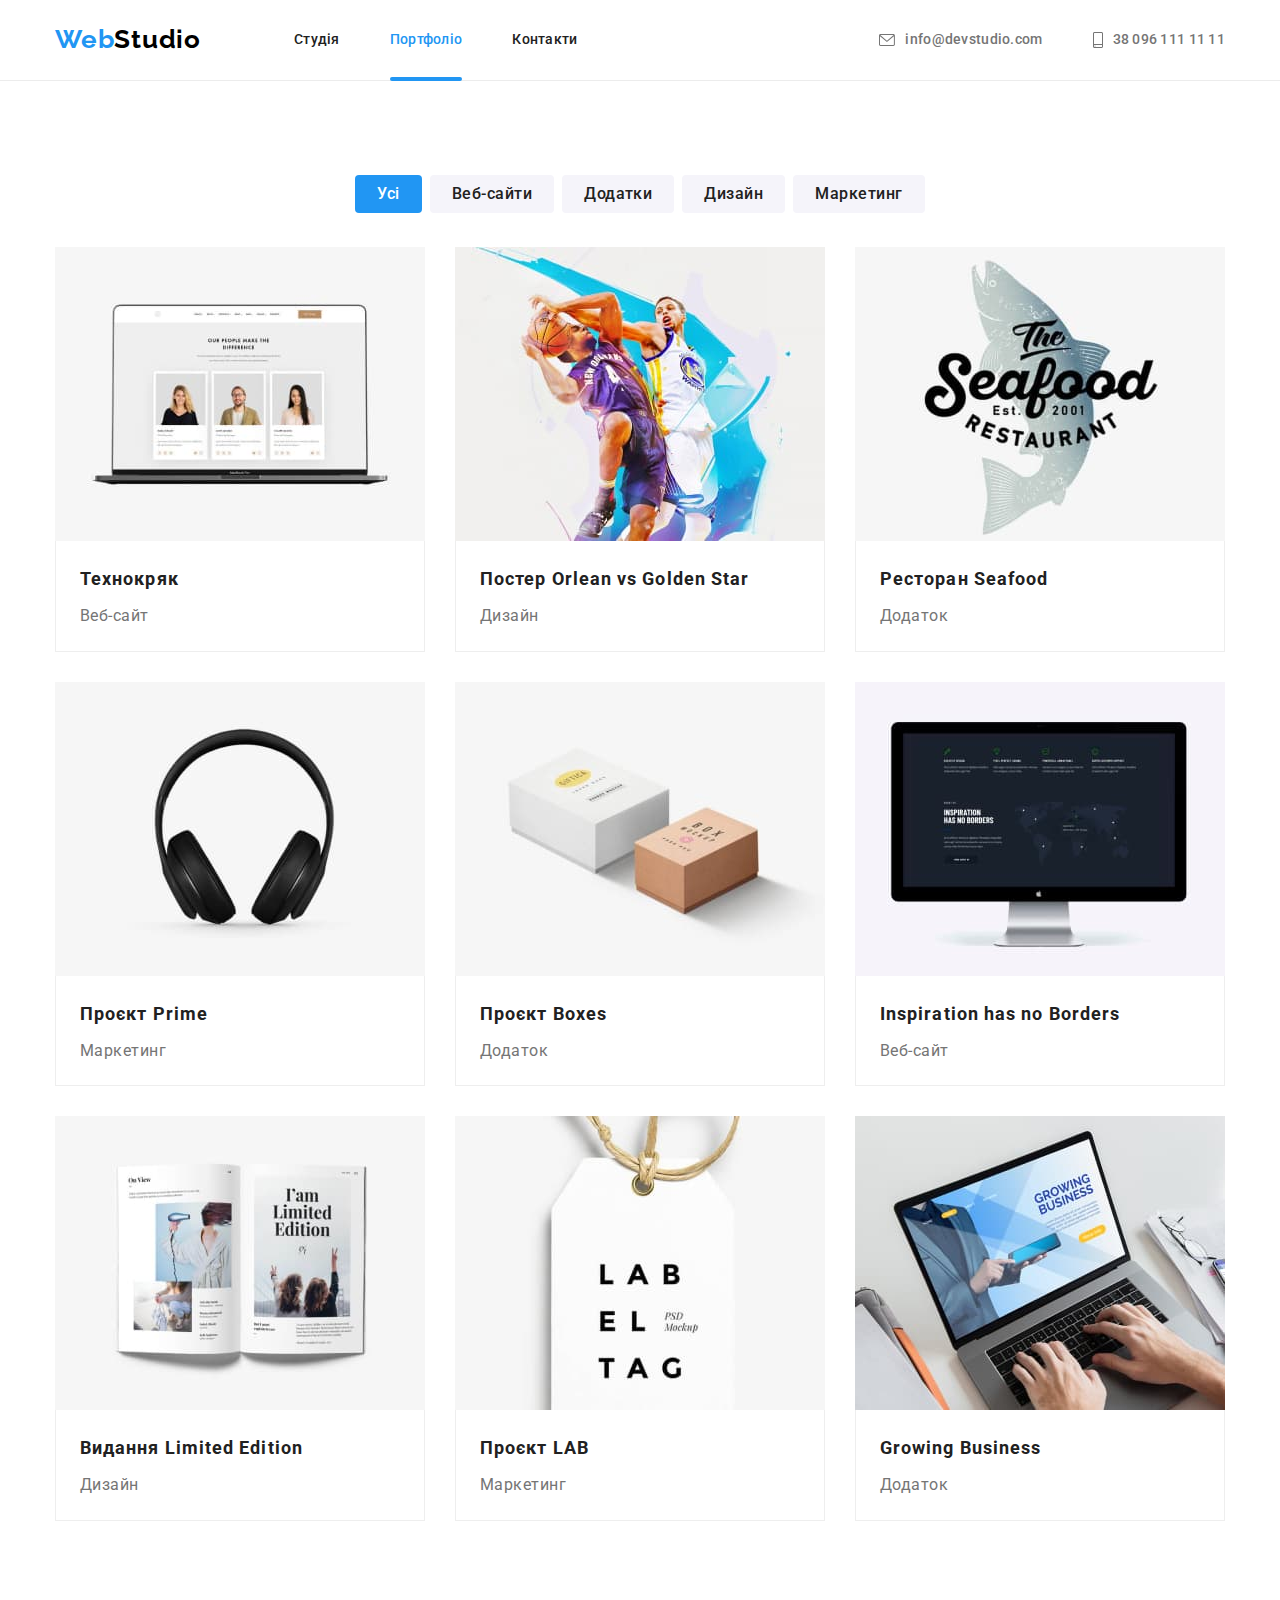
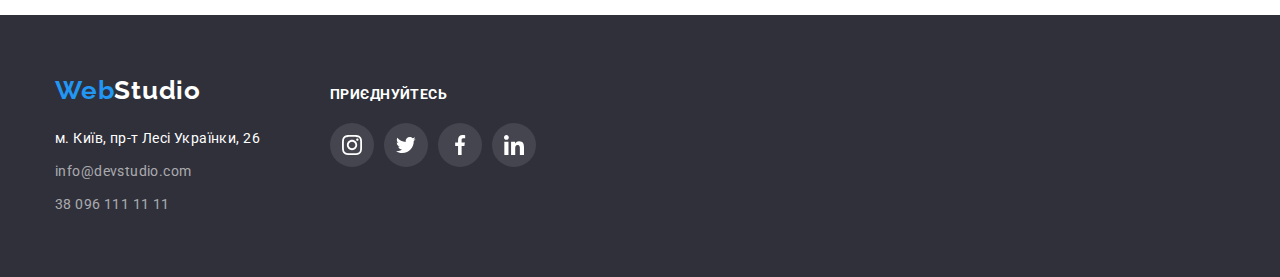
==== portfolio.html @ 95c72705 "create hw6" ====
<!DOCTYPE html>
<html lang="uk">
  <head>
    <meta charset="UTF-8" />
    <meta http-equiv="X-UA-Compatible" content="IE=edge" />
    <meta name="viewport" content="width=device-width, initial-scale=1.0" />

    <link
      rel="stylesheet"
      href="https://cdnjs.cloudflare.com/ajax/libs/modern-normalize/1.1.0/modern-normalize.min.css"
    />
    <link rel="preconnect" href="https://fonts.googleapis.com" />
    <link rel="preconnect" href="https://fonts.gstatic.com" crossorigin />
    <link
      href="https://fonts.googleapis.com/css2?family=Raleway:wght@700&family=Roboto:wght@400;500;700;900&display=swap"
      rel="stylesheet"
    />
    <link rel="stylesheet" href="./css/styles.css" />
    <title>Портфоліо</title>
  </head>
  <body>
    <!-- шапка -->
    <header class="header-section">
      <div class="container header-container">
        <nav class="header-naw">
          <a href="#" class="logo header-logo">Web<span class="logo-dark">Studio</span> </a>
          <ul class="site-naw list">
            <li>
              <a href="./index.html" class="naw-link link">Студія</a>
            </li>
            <li>
              <a href="./portfolio.html" class="naw-link link current-page">Портфоліо</a>
            </li>
            <li><a href="" class="naw-link link">Контакти</a></li>
          </ul>
        </nav>
        <ul class="contacts list">
          <li>
            <a href="malito:info@devstudio.com" class="cnt-link link" lang="en">
              <svg class="contacts-icon" width="16px" height="12px">
                <use href="./images/icons.svg#icon-envelope"></use>
              </svg>
              info@devstudio.com</a
            >
          </li>
          <li>
            <a href="tel:+380961111111" class="cnt-link link">
              <svg class="contacts-icon" width="10px" height="16px">
                <use href="./images/icons.svg#icon-smartphone"></use>
              </svg>
              38 096 111 11 11</a
            >
          </li>
        </ul>
      </div>
    </header>
    <main>
      <!-- секція портфоліо -->
      <section class="section">
        <div class="container">
          <h1 class="visually-hidden">Наше портфоліо</h1>
          <ul class="filters list">
            <li class="filters-list">
              <button type="button" class="portfolio-button button current">Усі</button>
            </li>
            <li class="filters-list">
              <button type="button" class="portfolio-button">Веб-сайти</button>
            </li>
            <li class="filters-list">
              <button type="button" class="portfolio-button">Додатки</button>
            </li>
            <li class="filters-list">
              <button type="button" class="portfolio-button">Дизайн</button>
            </li>
            <li class="filters-list">
              <button type="button" class="portfolio-button">Маркетинг</button>
            </li>
          </ul>
          <ul class="portfolio-card link list">
            <li class="portfolio-list">
              <a href="" class="portfolio-link link">
                <div class="portfolio-thumb">
                  <img
                    src="./images/img1.jpg"
                    alt="відкритий веб сайт на моніторі ноутбука"
                    width="370"
                  />
                  <div class="portfolio-overlay">
                    <p class="thumb-text">
                      Ресурс пропонує комплексні пропозиції з різним рівнем функціоналу та сервісів.
                      Все це дозволить відвідувачу отримати вичерпні відомості про компанію чи
                      приватну особу.
                    </p>
                  </div>
                </div>

                <div class="portfolio-details">
                  <h2 class="portfolio-title">Технокряк</h2>
                  <p>Веб-сайт</p>
                </div>
              </a>
            </li>
            <li class="portfolio-list">
              <a href="" class="portfolio-link link">
                <div class="portfolio-thumb">
                  <img
                    src="./images/img2.jpg"
                    alt="два баскетболісти боряться за м'яч"
                    width="370"
                  />
                  <div class="portfolio-overlay">
                    <p class="thumb-text">
                      Ресурс пропонує комплексні пропозиції з різним рівнем функціоналу та сервісів.
                      Все це дозволить відвідувачу отримати вичерпні відомості про компанію чи
                      приватну особу.
                    </p>
                  </div>
                </div>
                <div class="portfolio-details">
                  <h2 class="portfolio-title">
                    Постер <span lang="en">Orlean vs Golden Star</span>
                  </h2>
                  <p>Дизайн</p>
                </div>
              </a>
            </li>
            <li class="portfolio-list">
              <a href="" class="portfolio-link link">
                <div class="portfolio-thumb">
                  <img
                    src="./images/img3.jpg"
                    alt="назва ресторану на фоні сірої риби"
                    width="370"
                  />
                  <div class="portfolio-overlay">
                    <p class="thumb-text">
                      Ресурс пропонує комплексні пропозиції з різним рівнем функціоналу та сервісів.
                      Все це дозволить відвідувачу отримати вичерпні відомості про компанію чи
                      приватну особу.
                    </p>
                  </div>
                </div>

                <div class="portfolio-details">
                  <h2 class="portfolio-title">Ресторан <span lang="en">Seafood</span></h2>
                  <p>Додаток</p>
                </div>
              </a>
            </li>
            <li class="portfolio-list">
              <a href="" class="portfolio-link link">
                <div class="portfolio-thumb">
                  <img
                    src="./images/img4.jpg"
                    alt="великі чорні безпровідні навушники"
                    width="370"
                  />
                  <div class="portfolio-overlay">
                    <p class="thumb-text">
                      Ресурс пропонує комплексні пропозиції з різним рівнем функціоналу та сервісів.
                      Все це дозволить відвідувачу отримати вичерпні відомості про компанію чи
                      приватну особу.
                    </p>
                  </div>
                </div>

                <div class="portfolio-details">
                  <h2 class="portfolio-title">Проєкт <span lang="en">Prime</span></h2>
                  <p>Маркетинг</p>
                </div>
              </a>
            </li>
            <li class="portfolio-list">
              <a href="" class="portfolio-link link">
                <div class="portfolio-thumb">
                  <img src="./images/img5.jpg" alt="дві коробки біла та картонна" width="370" />
                  <div class="portfolio-overlay">
                    <p class="thumb-text">
                      Ресурс пропонує комплексні пропозиції з різним рівнем функціоналу та сервісів.
                      Все це дозволить відвідувачу отримати вичерпні відомості про компанію чи
                      приватну особу.
                    </p>
                  </div>
                </div>

                <div class="portfolio-details">
                  <h2 class="portfolio-title">Проєкт <span lang="en">Boxes</span></h2>
                  <p>Додаток</p>
                </div>
              </a>
            </li>
            <li class="portfolio-list">
              <a href="" class="portfolio-link link">
                <div class="portfolio-thumb">
                  <img src="./images/img6.jpg" alt="монітор з зображеним веб-сайтом" width="370" />
                  <div class="portfolio-overlay">
                    <p class="thumb-text">
                      Ресурс пропонує комплексні пропозиції з різним рівнем функціоналу та сервісів.
                      Все це дозволить відвідувачу отримати вичерпні відомості про компанію чи
                      приватну особу.
                    </p>
                  </div>
                </div>

                <div class="portfolio-details">
                  <h2 class="portfolio-title" lang="en">Inspiration has no Borders</h2>
                  <p>Веб-сайт</p>
                </div>
              </a>
            </li>
            <li class="portfolio-list">
              <a href="" class="portfolio-link link">
                <div class="portfolio-thumb">
                  <img src="./images/img7.jpg" alt="відкритий журнал" width="370" />
                  <div class="portfolio-overlay">
                    <p class="thumb-text">
                      Ресурс пропонує комплексні пропозиції з різним рівнем функціоналу та сервісів.
                      Все це дозволить відвідувачу отримати вичерпні відомості про компанію чи
                      приватну особу.
                    </p>
                  </div>
                </div>

                <div class="portfolio-details">
                  <h2 class="portfolio-title">Видання <span lang="en">Limited Edition</span></h2>
                  <p>Дизайн</p>
                </div>
              </a>
            </li>
            <li class="portfolio-list">
              <a href="" class="portfolio-link link">
                <div class="portfolio-thumb">
                  <img src="./images/img8.jpg" alt="біла бірка на мотузці" width="370" />
                  <div class="portfolio-overlay">
                    <p class="thumb-text">
                      Ресурс пропонує комплексні пропозиції з різним рівнем функціоналу та сервісів.
                      Все це дозволить відвідувачу отримати вичерпні відомості про компанію чи
                      приватну особу.
                    </p>
                  </div>
                </div>

                <div class="portfolio-details">
                  <h2 class="portfolio-title">Проєкт <span lang="en">LAB</span></h2>
                  <p>Маркетинг</p>
                </div>
              </a>
            </li>
            <li class="portfolio-list">
              <a href="" class="portfolio-link link">
                <div class="portfolio-thumb">
                  <img
                    src="./images/img9.jpg"
                    alt="руки людини на клавіатурі ноутбука з відкритим додатком"
                    width="370"
                  />
                  <div class="portfolio-overlay">
                    <p class="thumb-text">
                      Ресурс пропонує комплексні пропозиції з різним рівнем функціоналу та сервісів.
                      Все це дозволить відвідувачу отримати вичерпні відомості про компанію чи
                      приватну особу.
                    </p>
                  </div>
                </div>

                <div class="portfolio-details">
                  <h2 class="portfolio-title" lang="en">Growing Business</h2>
                  <p>Додаток</p>
                </div>
              </a>
            </li>
          </ul>
        </div>
      </section>
    </main>
    <!-- підвал -->
    <footer class="footer-section">
      <div class="container">
        <div class="footer-parts">
          <div>
            <a href="#" class="logo footer-logo">Web<span class="logo-light">Studio</span> </a>
            <address>
              <div>
                <ul class="address list">
                  <li class="address-list">
                    <a
                      href="https://goo.gl/maps/CPtrU1FHBa2aNyZL9"
                      class="link"
                      target="_blank"
                      rel="noopener noreferrer nofollow"
                      >м. Київ, пр-т Лесі Українки, 26</a
                    >
                  </li>
                  <li class="address-list">
                    <a href="malito:info@devstudio.com" class="address-link link" lang="en">
                      info@devstudio.com</a
                    >
                  </li>
                  <li class="address-list">
                    <a href="tel:+380961111111" class="address-link link"> 38 096 111 11 11 </a>
                  </li>
                </ul>
              </div>
            </address>
          </div>
          <div>
            <h3 class="net-title">приєднуйтесь</h3>
            <ul class="net-list-footer list">
              <li class="net-item">
                <a
                  href=""
                  class="net-link-footer link"
                  aria-label="Instagram"
                  rel=" noopener noreferrer nofollow"
                >
                  <svg class="net-icon" width="20px" height="20px">
                    <use href="./images/icons.svg#icon-instagramfooter"></use>
                  </svg>
                </a>
              </li>
              <li class="net-item">
                <a
                  href=""
                  class="net-link-footer link"
                  aria-label="Twitter"
                  rel=" noopener noreferrer nofollow"
                >
                  <svg class="net-icon" width="20px" height="20px">
                    <use href="./images/icons.svg#icon-twitterfooter"></use>
                  </svg>
                </a>
              </li>
              <li class="net-item">
                <a
                  href=""
                  class="net-link-footer link"
                  aria-label="Facebook"
                  rel=" noopener noreferrer nofollow"
                >
                  <svg class="net-icon" width="20px" height="20px">
                    <use href="./images/icons.svg#icon-facebookfooter"></use>
                  </svg>
                </a>
              </li>
              <li class="net-item">
                <a
                  href=""
                  class="net-link-footer link"
                  aria-label="Linkedin"
                  rel=" noopener noreferrer nofollow"
                >
                  <svg class="net-icon" width="20px" height="20px">
                    <use href="./images/icons.svg#icon-linkedinfooter"></use>
                  </svg>
                </a>
              </li>
            </ul>
          </div>
        </div>
      </div>
    </footer>
  </body>
</html>
---- css/styles.css ----
:root {
  --color-primary: #757575;
  --main-title-color: #212121;
  --color-brand: #2196f3;
  --main-white-color: #ffffff;
  --background-accent: #2f303a;
  --section-color: #f5f4fa;
  --logo-dark-color: #000000;
  --button-h-f-color: #188ce8;
  --secondary-white-color: rgba(255, 255, 255, 0.6);
  --border-color: #afb1b8;
}

body {
  color: var(--color-primary);
  background-color: var(--main-white-color);
  font-family: 'Roboto', sans-serif;
}

h1,
h2,
h3,
h4,
h5,
h6,
p,
ul {
  margin: 0;
}

img {
  display: block;
  max-width: 100%;
  height: auto;
}

.section {
  padding: 94px 0;
}

.container {
  width: 100%;
  max-width: 1200px;
  margin: 0 auto;
  padding: 0 15px;
}

*::before,
::after {
  box-sizing: border-box;
}

.list {
  list-style: none;
}

.link {
  text-decoration: none;
}

.current-page {
  position: relative;
  color: var(--color-brand);
}

.current-page::after {
  content: '';
  position: absolute;
  display: block;
  left: 0;
  bottom: -1px;
  width: 100%;
  height: 4px;
  border-radius: 2px;
  background-color: var(--color-brand);
}

/* header */

.header-section {
  font-size: 14px;
  line-height: 1.7;
  letter-spacing: 0.03em;
  margin: 0 auto;
  border-bottom: 1px solid #ececec;
}

.logo {
  color: var(--color-brand);
  font-family: 'Raleway', sans-serif;
  font-weight: 700;
  font-size: 26px;
  line-height: 1.2;
  letter-spacing: 0.03em;
  text-decoration: none;
}

.header-logo {
  margin-right: 93px;
}

.logo-dark {
  color: var(--logo-dark-color);
}

/* site naw */

.site-naw .naw-link {
  color: var(--main-title-color);
  font-weight: 500;
  font-size: 14px;
  line-height: 1.14;
  letter-spacing: 0.02em;
  padding: 32px 0;
  display: block;
  transition: color 250ms cubic-bezier(0.4, 0, 0.2, 1);
}

.site-naw .naw-link:hover,
.site-naw .naw-link:focus {
  color: var(--color-brand);
}

.site-naw .link.current-page {
  color: var(--color-brand);
}

.contacts .cnt-link {
  display: flex;
  color: var(--color-primary);
  font-weight: 500;
  font-size: 14px;
  line-height: 1.14;
  letter-spacing: 0.02em;
  padding: 32px 0;
  justify-content: space-between;
  gap: 10px;
  align-items: center;
  transition: color 250ms cubic-bezier(0.4, 0, 0.2, 1);
}

.contacts-icon {
  fill: currentColor;
}

.contacts .cnt-link:hover,
.contacts .cnt-link:focus {
  color: var(--color-brand);
}

.contacts .cnt-link:hover .contacts-icon .contacts .cnt-link:focus .contacts-icon {
  fill: var(--color-brand);
}

.header-container {
  display: flex;
  align-items: center;
  justify-content: space-between;
}

.header-naw {
  display: flex;
  align-items: center;
  justify-content: space-between;
}

.site-naw {
  display: flex;
  gap: 50px;
  padding: 0;
}

.contacts {
  display: flex;
  gap: 50px;
  padding: 0;
}

/* sections */
/* hero */
.hero {
  background-color: var(--background-accent);
  padding: 200px 0;
  background-image: linear-gradient(to right, rgba(47, 48, 58, 0.4), rgba(47, 48, 58, 0.4)),
    url(../images/image-hero.jpg);
  background-repeat: no-repeat;
  background-position: center;
}

.hero-title {
  color: var(--main-white-color);
  font-weight: 900;
  font-size: 44px;
  line-height: 1.36;
  letter-spacing: 0.06em;
  text-transform: uppercase;
  text-align: center;
  max-width: 696px;
  margin: 0 auto 30px auto;
}

.hero-button {
  color: var(--main-white-color);
  background-color: var(--color-brand);
  font-family: inherit;
  font-weight: 700;
  font-size: 16px;
  line-height: 1.87;
  letter-spacing: 0.06em;
  cursor: pointer;
  display: block;
  min-width: 216px;
  padding: 10px 32px;
  margin: 0 auto;
  box-shadow: 0px 4px 4px rgba(0, 0, 0, 0.15);
  border-radius: 4px;
  border: 0;
  transition: background-color 250ms cubic-bezier(0.4, 0, 0.2, 1);
}

.hero-button:hover,
.hero-button:focus {
  background-color: var(--button-h-f-color);
}

.visually-hidden {
  position: absolute;
  white-space: nowrap;
  width: 1px;
  height: 1px;
  overflow: hidden;
  border: 0;
  padding: 0;
  clip: rect(0 0 0 0);
  clip-path: inset(50%);
  margin: -1px;
}

/* benefits */
.benefits-title {
  color: var(--main-title-color);
  font-size: 14px;
  line-height: 1.14;
  letter-spacing: 0.03em;
  text-transform: uppercase;
  margin-bottom: 10px;
}

.benefits {
  display: flex;
  gap: 30px;
  padding: 0;
}

.benefits-item {
  width: 270px;
  font-size: 14px;
  line-height: 1.7;
  letter-spacing: 0.03em;
}

.benefits-icons {
  display: flex;
  width: 270px;
  height: 120px;
  background: var(--section-color);
  border-radius: 4px;
  margin-bottom: 30px;
  align-items: center;
  justify-content: center;
}

/* example */
.example-title {
  color: var(--main-title-color);
  font-size: 36px;
  line-height: 1.16;
  letter-spacing: 0.03em;
  margin-bottom: 50px;
  text-align: center;
}

.list-example {
  display: flex;
  justify-content: space-between;
  gap: 30px;
  padding: 0;
}

.example-section {
  padding-top: 0;
}

.activity {
  position: relative;
  display: flex;
  justify-content: center;
}

.activity::before {
  content: '';
  position: absolute;
  bottom: 0;
  width: 100%;
  height: 70px;
  background: rgba(47, 48, 58, 0.8);
}

.activity-text {
  position: absolute;
  bottom: 0;
  margin: 0;
  padding: 27px 0;
  font-weight: 700;
  font-size: 14px;
  line-height: 1.14;
  text-align: center;
  letter-spacing: 0.03em;
  text-transform: uppercase;
  color: var(--main-white-color);
}

/* team section*/
.section-team {
  background-color: var(--section-color);
  font-size: 14px;
  line-height: 1.7;
  letter-spacing: 0.03em;
  padding: 94px 0;
  margin: 0 auto;
}

.team-list {
  display: flex;
  justify-content: center;
  align-items: center;
  padding: 0;
}

.team-title {
  color: var(--main-title-color);
  font-size: 36px;
  line-height: 1.16;
  letter-spacing: 0.03em;
  margin-bottom: 50px;
  text-align: center;
}

.team-folder {
  background-color: var(--main-white-color);
  min-width: 270px;
  margin-right: 30px;
  box-shadow: 0px 1px 3px rgba(0, 0, 0, 0.12), 0px 1px 1px rgba(0, 0, 0, 0.14),
    0px 2px 1px rgba(0, 0, 0, 0.2);
  border-radius: 0px 0px 4px 4px;
}

.team-folder:last-child {
  margin-right: 0;
}

.team-subtitle {
  color: var(--main-title-color);
  font-weight: 500;
  font-size: 16px;
  line-height: 1.18;
  letter-spacing: 0.03em;
  margin-top: 0px;
  margin-bottom: 10px;
}

.team-details {
  text-align: center;
  padding: 30px;
}

.net-list {
  display: flex;
  justify-content: center;
  gap: 10px;
  padding: 0;
  margin-top: 16px;
}

.net-link {
  width: 44px;
  height: 44px;
  display: flex;
  align-items: center;
  justify-content: center;
  border-radius: 50%;
  color: var(--border-color);
  background-color: var(--main-white-color);
  transition: background-color 250ms cubic-bezier(0.4, 0, 0.2, 1),
    fill 250ms cubic-bezier(0.4, 0, 0.2, 1);
}

.net-icon {
  fill: currentColor;
}

.net-link:hover,
.net-link:focus {
  background-color: var(--color-brand);
  fill: var(--main-white-color);
}

.net-link:hover .net-icon,
.net-link:focus .net-icon {
  fill: var(--main-white-color);
}

/* clients section */
.clients-title {
  color: var(--main-title-color);
  font-size: 36px;
  line-height: 1.16;
  letter-spacing: 0.03em;
  margin-bottom: 50px;
  text-align: center;
}

.clients-list {
  display: flex;
  gap: 30px;
  padding: 0;
}

.clients-item {
  width: 170px;
  height: 92px;
}

.clients-link {
  display: flex;
  align-items: center;
  justify-content: center;
  width: 100%;
  height: 100%;
  border: 1px solid var(--border-color);
  border-radius: 4px;
  color: var(--border-color);
  transition: border-color 250ms cubic-bezier(0.4, 0, 0.2, 1),
    fill 250ms cubic-bezier(0.4, 0, 0.2, 1);
}

.clients-icon {
  fill: currentColor;
}

.clients-link:hover,
.clients-link:focus {
  fill: var(--color-brand);
  border-color: var(--color-brand);
}

.clients-link:hover .clients-icon,
.clients-link:focus .clients-icon {
  fill: var(--color-brand);
}

/* footer */
.footer-section {
  background-color: var(--background-accent);
  font-size: 14px;
  line-height: 1.7;
  letter-spacing: 0.03em;
  margin: 0 auto;
  padding: 60px 0;
}

address {
  margin-top: 20px;
}

.address {
  font-size: 14px;
  line-height: 1.7;
  letter-spacing: 0.03em;
  padding: 0;
}

.address-list {
  margin-bottom: 9px;
}

.address-list:last-child {
  margin-bottom: 0;
}

.address .link {
  color: var(--main-white-color);
  font-style: normal;
  transition: color 250ms cubic-bezier(0.4, 0, 0.2, 1);
}

.address .address-link {
  color: var(--secondary-white-color);
  transition: color 250ms cubic-bezier(0.4, 0, 0.2, 1);
}

.address .link:hover,
.address .link:focus {
  color: var(--color-brand);
}

.logo-light {
  color: var(--main-white-color);
}

.net-list-footer {
  display: flex;
  justify-content: flex-start;
  gap: 10px;
  padding: 0;
}

.net-title {
  color: var(--main-white-color);
  font-size: 14px;
  line-height: 1.14;
  letter-spacing: 0.03em;
  text-transform: uppercase;
  text-align: start;
  margin-bottom: 20px;
}

.footer-parts {
  display: flex;
  gap: 70px;
  align-items: baseline;
}

.net-link-footer {
  width: 44px;
  height: 44px;
  display: flex;
  align-items: center;
  justify-content: center;
  border-radius: 50%;
  color: var(--border-color);
  background-color: rgba(255, 255, 255, 0.1);
  fill: currentColor;
  transition: background-color 250ms cubic-bezier(0.4, 0, 0.2, 1);
}

.net-link-footer:hover,
.net-link-footer:focus {
  color: var(--main-white-color);
  background-color: var(--color-brand);
}

/* portfolio */
.portfolio-button {
  color: var(--main-title-color);
  background-color: var(--section-color);
  font-family: inherit;
  font-weight: 500;
  font-size: 16px;
  line-height: 1.6;
  letter-spacing: 0.03em;
  cursor: pointer;
  display: block;
  padding: 6px 22px;
  margin: 0 auto;
  border-radius: 4px;
  border: 0;
  transition-property: color, background-color, box-shadow;
  transition-duration: 250ms;
  transition-timing-function: cubic-bezier(0.4, 0, 0.2, 1);
}

.filters {
  display: flex;
  justify-content: center;
  align-items: center;
  margin-bottom: 34px;
  padding: 0;
}

.filters-list {
  margin-right: 8px;
}

.filters-list:last-child {
  margin-right: 0;
}

.portfolio-button:hover,
.portfolio-button:focus {
  color: var(--main-white-color);
  background-color: var(--color-brand);
  box-shadow: 0px 3px 1px rgba(0, 0, 0, 0.1), 0px 1px 2px rgba(0, 0, 0, 0.08),
    0px 2px 2px rgba(0, 0, 0, 0.12);
}

.button.current {
  color: var(--main-white-color);
  background-color: var(--color-brand);
}

.portfolio-card .link {
  color: var(--color-primary);
  font-size: 16px;
  line-height: 1.87;
  letter-spacing: 0.03em;
}

.portfolio-card {
  display: flex;
  justify-content: center;
  flex-wrap: wrap;
  gap: 30px;
  padding: 0;
  margin: 0;
}

.portfolio-list {
  flex-basis: calc((100% - 60px) / 3);
}

.portfolio-details {
  border: 1px solid #eeeeee;
  border-top: none;
  padding: 20px 24px;
}

.portfolio-title {
  color: var(--main-title-color);
  font-size: 18px;
  line-height: 2;
  letter-spacing: 0.06em;
  margin-bottom: 4px;
}

.portfolio-link {
  display: block;
}

.portfolio-link:hover,
.portfolio-link:focus {
  box-shadow: 0px 1px 1px rgba(0, 0, 0, 0.12), 0px 4px 4px rgba(0, 0, 0, 0.06),
    1px 4px 6px rgba(0, 0, 0, 0.16);
}

.portfolio-thumb {
  position: relative;
  overflow: hidden;
  width: 370px;
  height: 294px;
}

.portfolio-overlay {
  position: absolute;
  opacity: 0;
  pointer-events: none;
  top: 0;
  left: 0;
  width: 100%;
  height: 100%;
  background-color: rgba(33, 150, 243, 0.9);
  transform: translateY(101%);
  transition-duration: 250ms;
  transition-timing-function: cubic-bezier(0.4, 0, 0.2, 1);
}

.thumb-text {
  font-size: 18px;
  line-height: 1.56;
  letter-spacing: 0.03em;
  align-content: center;
  color: var(--main-white-color);
  padding: 63px 24px;
}

.portfolio-link:hover .portfolio-overlay,
.portfolio-link:focus .portfolio-overlay {
  transform: translateY(0);
  opacity: 1;
}

/* modal window */
.backdrop {
  position: fixed;
  top: 0;
  left: 0;
  width: 100%;
  height: 100%;
  background: rgba(0, 0, 0, 0.2);
  opacity: 1;
  transition-property: opacity, visibility;
  transition-duration: 250ms;
  transition-timing-function: cubic-bezier(0.4, 0, 0.2, 1);
}

.backdrop.is-hidden {
  opacity: 0;
  pointer-events: none;
  visibility: hidden;
}

.modal {
  position: absolute;
  top: 50%;
  left: 50%;
  transform: translate(-50%, -50%);
  min-width: 528px;
  min-height: 581px;
  background: var(--main-white-color);
  box-shadow: 0px 1px 3px rgba(0, 0, 0, 0.12), 0px 1px 1px rgba(0, 0, 0, 0.14),
    0px 2px 1px rgba(0, 0, 0, 0.2);
  border-radius: 4px;
}

.close-button {
  position: absolute;
  width: 30px;
  height: 30px;
  top: 8px;
  right: 8px;
  cursor: pointer;
  border: 1px solid rgba(0, 0, 0, 0.1);
  border-radius: 50%;
  background-color: var(--main-white-color);
}
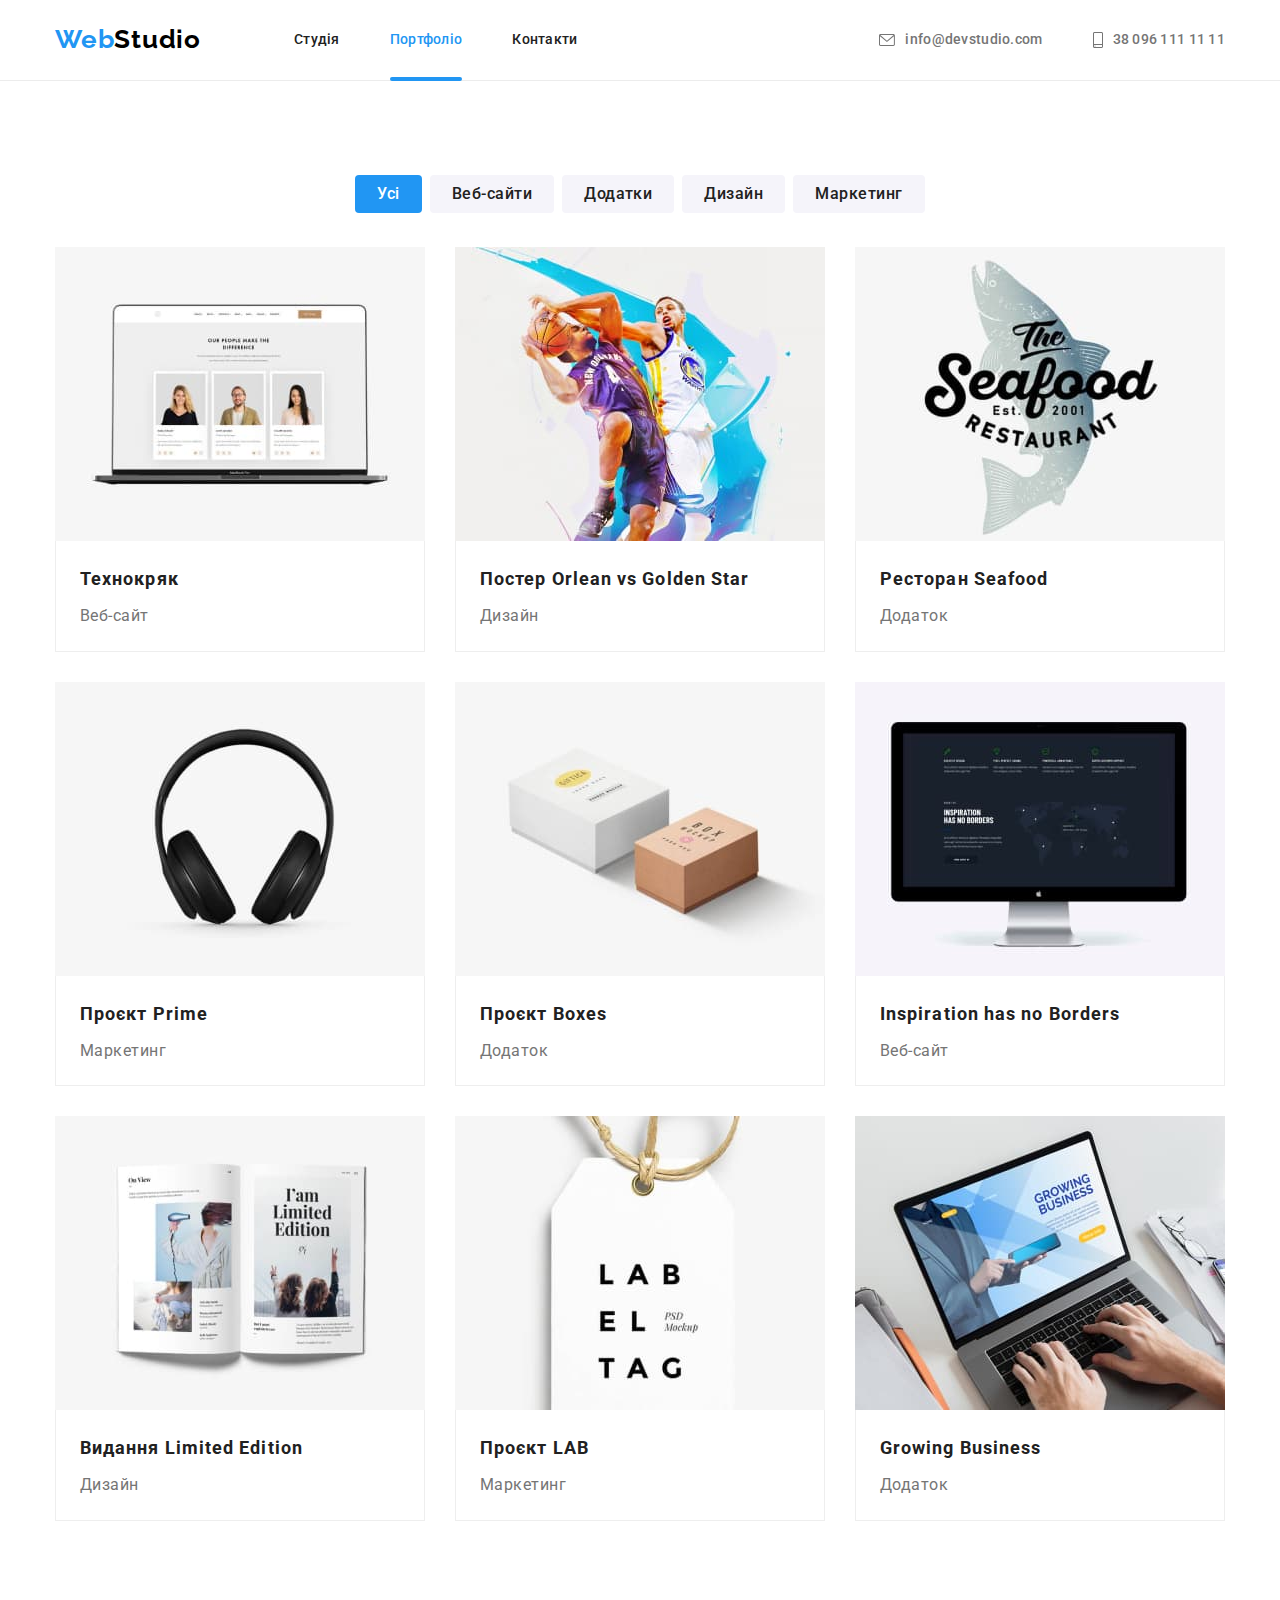
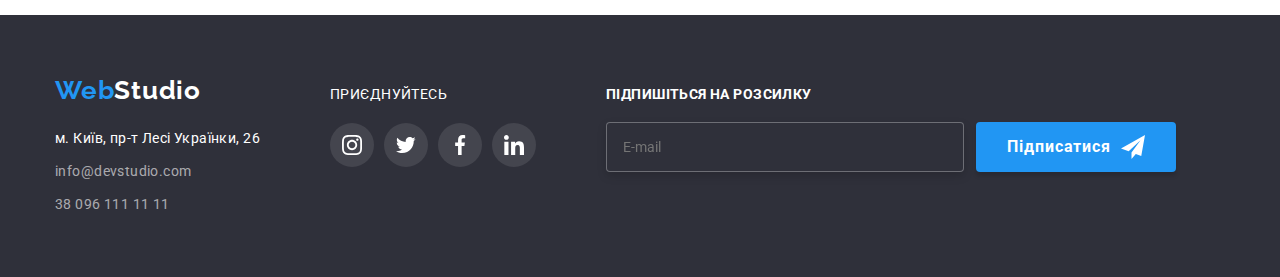
==== commit 5b0e16bc: "Update portfolio.html" ====
--- a/portfolio.html
+++ b/portfolio.html
@@ -304,7 +304,7 @@
             </address>
           </div>
           <div>
-            <h3 class="net-title">приєднуйтесь</h3>
+            <p class="net-title">приєднуйтесь</p>
             <ul class="net-list-footer list">
               <li class="net-item">
                 <a
@@ -356,6 +356,27 @@
               </li>
             </ul>
           </div>
+          <div>
+            <p class="mailing-title">Підпишіться на розсилку</p>
+            <div class="mailing">
+              <form name="footer-form">
+                <label class="footer-label" for="user-e-mail"></label>
+                <input
+                  class="footer-input"
+                  id="user-e-mail"
+                  type="text"
+                  name="user-e-mail"
+                  placeholder="E-mail"
+                />
+              </form>
+              <button type="submit" class="footer-button">
+                Підписатися
+                <svg width="24" height="24">
+                  <use href="./images/icons.svg#icon-send"></use>
+                </svg>
+              </button>
+            </div>
+          </div>
         </div>
       </div>
     </footer>
--- a/css/styles.css
+++ b/css/styles.css
@@ -549,6 +549,66 @@
   color: var(--main-white-color);
   background-color: var(--color-brand);
 }
+.mailing {
+  display: flex;
+  justify-content: flex-start;
+  gap: 12px;
+  margin: 0;
+}
+
+.mailing-title {
+  font-weight: 700;
+  font-size: 14px;
+  line-height: 16px;
+  letter-spacing: 0.03em;
+  text-transform: uppercase;
+  color: var(--main-white-color);
+  margin-bottom: 20px;
+}
+.footer-input {
+  width: 358px;
+  height: 50px;
+  border: 1px solid rgba(255, 255, 255, 0.3);
+  filter: drop-shadow(0px 4px 4px rgba(0, 0, 0, 0.15));
+  border-radius: 4px;
+  background-color: var(--background-accent);
+  padding: 15px 16px;
+  outline: none;
+  transition: border-color 250ms cubic-bezier(0.4, 0, 0.2, 1);
+}
+.footer-input:hover,
+.footer-input:focus {
+  border-color: var(--color-brand);
+}
+
+.footer-button {
+  display: flex;
+  justify-content: center;
+  align-items: center;
+  gap: 10px;
+  color: var(--main-white-color);
+  background-color: var(--color-brand);
+  font-family: inherit;
+  font-weight: 700;
+  font-size: 16px;
+  line-height: 1.88;
+  letter-spacing: 0.06em;
+  cursor: pointer;
+  min-width: 200px;
+  height: 50px;
+  margin: 0 auto;
+  padding: 0;
+  box-shadow: 0px 4px 4px rgba(0, 0, 0, 0.15);
+  border-radius: 4px;
+  border: 0;
+  fill: var(--main-white-color);
+  transition: background-color 250ms cubic-bezier(0.4, 0, 0.2, 1);
+}
+
+.footer-button:hover,
+.footer-button:focus {
+  background-color: var(--button-h-f-color);
+}
 
 /* portfolio */
 .portfolio-button {
@@ -711,6 +771,9 @@
     0px 2px 1px rgba(0, 0, 0, 0.2);
   border-radius: 4px;
 }
+.modal-active {
+  padding: 40px;
+}
 
 .close-button {
   position: absolute;
@@ -722,4 +785,144 @@
   border: 1px solid rgba(0, 0, 0, 0.1);
   border-radius: 50%;
   background-color: var(--main-white-color);
-}
+  fill: var(--logo-dark-color);
+  transition-property: fill, border-color;
+  transition-duration: 250ms;
+  transition-timing-function: cubic-bezier(0.4, 0, 0.2, 1);
+}
+.close-button:hover,
+.close-button:focus {
+  fill: var(--color-brand);
+  border-color: var(--color-brand);
+}
+
+/* form */
+.form-title {
+  font-size: 20px;
+  line-height: 1.15;
+  text-align: center;
+  letter-spacing: 0.03em;
+  color: var(--main-title-color);
+  margin-bottom: 12px;
+}
+
+.form-label {
+  display: block;
+  font-size: 12px;
+  line-height: 1.66;
+  letter-spacing: 0.01em;
+  color: var(--color-primary);
+  margin-bottom: 4px;
+}
+
+.form-control {
+  position: relative;
+}
+
+.form-input {
+  width: 100%;
+  height: 40px;
+  padding: 12px 15px 12px 42px;
+  border: 1px solid rgba(33, 33, 33, 0.2);
+  border-radius: 4px;
+  outline: none;
+  transition: border-color 250ms cubic-bezier(0.4, 0, 0.2, 1),
+    box-shadow 250ms cubic-bezier(0.4, 0, 0.2, 1);
+}
+
+.form-input:focus {
+  border-color: var(--color-brand);
+  box-shadow: 0px 1px 3px rgba(0, 0, 0, 0.12), 0px 1px 1px rgba(0, 0, 0, 0.14),
+    0px 2px 1px rgba(0, 0, 0, 0.2);
+}
+.form-icon {
+  position: absolute;
+  top: 50%;
+  left: 15px;
+  transform: translateY(-50%);
+  fill: var(--main-title-color);
+  transition: fill 250ms cubic-bezier(0.4, 0, 0.2, 1);
+}
+
+.form-control:focus-within .form-icon {
+  fill: var(--color-brand);
+}
+
+.form-textarea {
+  width: 100%;
+  height: 120px;
+  padding: 12px 16px;
+  border: 1px solid rgba(33, 33, 33, 0.2);
+  border-radius: 4px;
+  font-size: 12px;
+  line-height: 1.66;
+  letter-spacing: 0.01em;
+  color: rgba(117, 117, 117, 0.5);
+}
+
+.form-button {
+  color: var(--main-white-color);
+  background-color: var(--color-brand);
+  font-family: inherit;
+  font-weight: 700;
+  font-size: 16px;
+  line-height: 1.87;
+  letter-spacing: 0.06em;
+  cursor: pointer;
+  display: block;
+  min-width: 200px;
+  padding: 10px 52px;
+  margin: 0 auto;
+  box-shadow: 0px 4px 4px rgba(0, 0, 0, 0.15);
+  border-radius: 4px;
+  border: 0;
+  transition: background-color 250ms cubic-bezier(0.4, 0, 0.2, 1);
+}
+
+.form-button:hover,
+.form-button:focus {
+  background-color: var(--button-h-f-color);
+}
+
+/* Checkbox */
+
+.checkbox-control {
+  position: relative;
+  display: flex;
+  align-items: center;
+  justify-content: center;
+  margin-top: 20px;
+  margin-bottom: 40px;
+}
+
+.checkbox-input {
+  position: absolute;
+  appearance: none;
+  -webkit-appearance: none;
+  -moz-appearance: none;
+}
+
+.checkbox-label {
+  display: block;
+  padding-left: 8px;
+  font-size: 14px;
+  line-height: 1.71;
+  letter-spacing: 0.03em;
+  color: var(--color-primary);
+}
+
+.icon-check {
+  position: absolute;
+  top: 50%;
+  left: 8px;
+  transform: translateY(-50%);
+  border: 2px solid var(--main-title-color);
+  border-radius: 2px;
+  fill: var(--main-white-color);
+  transition: background-color 250ms cubic-bezier(0.4, 0, 0.2, 1);
+}
+
+.checkbox-input:checked ~ .icon-check {
+  background-color: var(--color-brand);
+  border: 0;
+}
